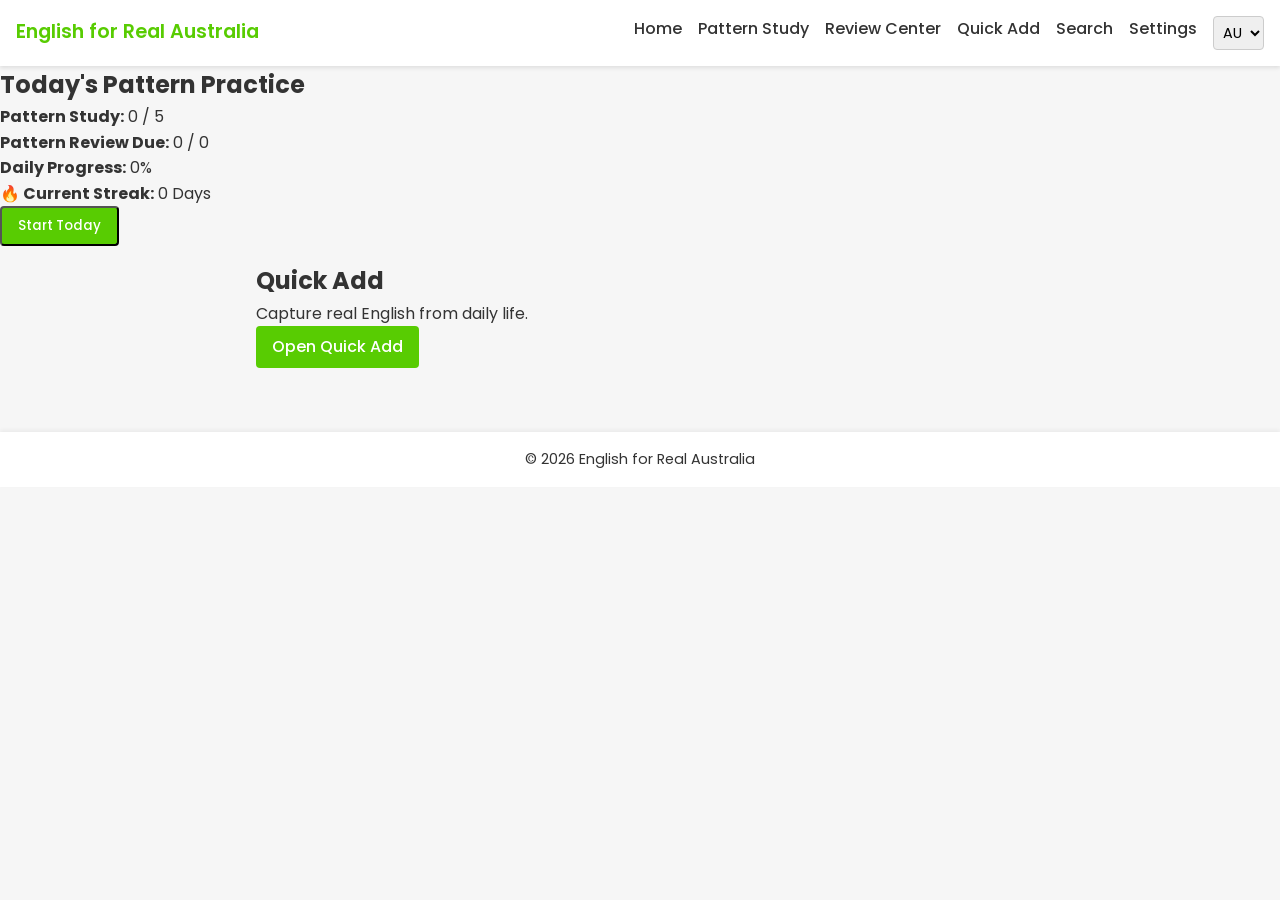
==== index.html @ a0ddbe2d "10July" ====
<!DOCTYPE html>
<html lang="en">
<head>
    <meta charset="UTF-8">
    <meta name="viewport" content="width=device-width, initial-scale=1.0">
    <title>English for Real Australia</title>
    <link rel="stylesheet" href="style.css">
    <link rel="preconnect" href="https://fonts.googleapis.com">
    <link rel="preconnect" href="https://fonts.gstatic.com" crossorigin>
    <link href="https://fonts.googleapis.com/css2?family=Poppins:wght@300;400;600&family=Noto+Sans+SC:wght@400;700&display=swap" rel="stylesheet">
    <link rel="manifest" href="manifest.json">
    <meta name="theme-color" content="#2272C9">
    <meta name="apple-mobile-web-app-capable" content="yes">
    <meta name="apple-mobile-web-app-status-bar-style" content="default">
    <link rel="apple-touch-icon" href="icons/icon-192.png">
</head>
<body data-page="home">
    <header>
        <nav class="navbar">
            <div class="brand">English for Real Australia</div>
            <button class="menu-toggle" aria-label="Toggle navigation"><span class="bar"></span><span class="bar"></span><span class="bar"></span></button>
            <ul class="nav-links">
<li><a href="index.html" class="active">Home</a></li>
<li><a href="patterns.html">Pattern Study</a></li>
<li><a href="review.html">Review Center</a></li>
<li><a href="quickadd.html">Quick Add</a></li>
<li><a href="search.html">Search</a></li>
<li><a href="settings.html">Settings</a></li>
<li class="voice-select-item"><select id="voice-select" title="Select accent"><option value="au">AU</option><option value="uk">UK</option><option value="us">US</option></select></li>
</ul>
        </nav>
    </header>
    <main>
        <section class="today-plan">
            <h2>Today's Pattern Practice</h2>
            <div class="plan-info">
                <p><strong>Pattern Study:</strong> <span id="plan-patterns-progress">0 / 0</span></p>
                <p><strong>Pattern Review Due:</strong> <span id="plan-review-progress">0 / 0</span></p>
                <p><strong>Daily Progress:</strong> <span id="plan-total-progress">0%</span></p>
                <p><strong>🔥 Current Streak:</strong> <span id="stat-streak">0</span> Days</p>
            </div>
            <div class="plan-start"><button id="start-today-btn" class="btn">Start Today</button></div>
        </section>
        <section class="home-quick-add" style="padding:1rem;max-width:800px;margin:0 auto;">
            <h2>Quick Add</h2>
            <p>Capture real English from daily life.</p>
            <p><a class="btn" href="quickadd.html">Open Quick Add</a></p>
        </section>
        <div class="install-app-container"><button id="install-button" class="install-btn" style="display:none;">Install App</button></div>
        <section id="today-study-container" style="display:none; padding:1rem;"></section>
    </main>
    <footer><p>&copy; 2026 English for Real Australia</p></footer>
    <script src="data.js"></script>
    <script src="script.js"></script>
</body>
</html>
---- style.css ----
/*
 * 样式文件：定义全站样式和响应式布局。
 * 颜色、字体等通过 CSS 变量控制，方便后续修改。
 */

:root {
  /* 主要颜色（参考 Duolingo 的绿色） */
  --primary-color: #58cc02;
  /* 次要颜色，用于按钮和强调 */
  --secondary-color: #0077b6;
  /* 基本文本颜色 */
  --text-color: #333;
  /* 背景颜色 */
  --background-color: #f6f6f6;
}

/* 全局重置 */
* {
  box-sizing: border-box;
  margin: 0;
  padding: 0;
  font-family: 'Poppins', 'Noto Sans SC', sans-serif;
}

body {
  background-color: var(--background-color);
  color: var(--text-color);
  line-height: 1.6;
}

/* 导航栏样式 */
.navbar {
  display: flex;
  align-items: center;
  justify-content: space-between;
  padding: 1rem;
  background: #fff;
  box-shadow: 0 2px 4px rgba(0, 0, 0, 0.1);
  position: sticky;
  top: 0;
  z-index: 1000;
}

.navbar .brand {
  font-weight: 600;
  color: var(--primary-color);
  font-size: 1.2rem;
}

.nav-links {
  list-style: none;
  display: flex;
  gap: 1rem;
}

.nav-links a {
  text-decoration: none;
  color: var(--text-color);
  font-weight: 500;
  transition: color 0.2s;
}

.nav-links a:hover {
  color: var(--primary-color);
}

/* 移动端菜单按钮 */
.menu-toggle {
  display: none;
  flex-direction: column;
  width: 30px;
  height: 21px;
  justify-content: space-between;
  background: none;
  border: none;
  cursor: pointer;
}

.menu-toggle .bar {
  width: 100%;
  height: 3px;
  background: var(--text-color);
  border-radius: 3px;
}

/* 首屏欢迎区 */
.hero {
  display: flex;
  align-items: center;
  justify-content: space-between;
  flex-wrap: wrap;
  padding: 2rem 1rem;
}

.hero-text {
  max-width: 500px;
}

.hero h1 {
  font-size: 2rem;
  margin-bottom: 1rem;
  color: var(--primary-color);
}

.hero p {
  font-size: 1rem;
  margin-bottom: 1.5rem;
}

.hero img {
  width: 320px;
  max-width: 100%;
  border-radius: 20px;
  box-shadow: 0 4px 8px rgba(0, 0, 0, 0.1);
  margin-top: 1rem;
}

/* 功能卡片区 */
.features {
  padding: 2rem 1rem;
}

.features h2 {
  text-align: center;
  margin-bottom: 2rem;
  font-size: 1.5rem;
  color: var(--primary-color);
}

.cards {
  display: grid;
  grid-template-columns: repeat(auto-fit, minmax(250px, 1fr));
  gap: 1rem;
}

.card {
  background: #fff;
  border-radius: 12px;
  padding: 1.5rem;
  text-align: center;
  box-shadow: 0 2px 4px rgba(0, 0, 0, 0.05);
  display: flex;
  flex-direction: column;
  align-items: center;
  justify-content: space-between;
}

.icon {
  font-size: 3rem;
  margin-bottom: 1rem;
}

.card h3 {
  font-size: 1.2rem;
  margin-bottom: 0.5rem;
  color: var(--primary-color);
}

.card p {
  font-size: 0.9rem;
  margin-bottom: 1rem;
}

.btn {
  display: inline-block;
  padding: 0.5rem 1rem;
  background: var(--primary-color);
  color: #fff;
  border-radius: 4px;
  text-decoration: none;
  font-weight: 500;
  transition: background 0.3s;
}

.btn:hover {
  background: #4fa203;
}

/* 页脚 */
footer {
  text-align: center;
  padding: 1rem;
  background: #fff;
  margin-top: 2rem;
  box-shadow: 0 -2px 4px rgba(0, 0, 0, 0.05);
  font-size: 0.9rem;
}

/* Install App button styles */
.install-app-container {
  display: flex;
  justify-content: center;
  margin: 1rem 0;
}

.install-btn {
  padding: 0.6rem 1.2rem;
  background: var(--secondary-color);
  color: #fff;
  border: none;
  border-radius: 4px;
  font-weight: 600;
  cursor: pointer;
  transition: background 0.3s;
}

.install-btn:hover {
  background: #005a8e;
}
/* 分割各个内页用的标题区域 */
.section-header {
  padding: 2rem 1rem;
  text-align: center;
  background: var(--primary-color);
  color: #fff;
}

.section-header h1 {
  font-size: 1.8rem;
  margin-bottom: 0.5rem;
}

.section-header p {
  font-size: 1rem;
  opacity: 0.9;
}

/* 短语列表页面 */
.phrases {
  padding: 2rem 1rem;
  max-width: 800px;
  margin: auto;
  display: flex;
  flex-direction: column;
  gap: 1.5rem;
}

.phrase-card {
  background: #fff;
  border-radius: 12px;
  padding: 1.5rem;
  box-shadow: 0 2px 4px rgba(0, 0, 0, 0.05);
}

.phrase-card p.english {
  font-size: 1.3rem;
  font-weight: 600;
  color: var(--primary-color);
  margin-bottom: 0.5rem;
}

.phrase-card p.description {
  font-size: 0.9rem;
  margin-bottom: 0.5rem;
}

.phrase-card button.toggle-btn {
  padding: 0.4rem 0.8rem;
  background: var(--secondary-color);
  color: #fff;
  border: none;
  border-radius: 4px;
  cursor: pointer;
  font-size: 0.9rem;
  transition: background 0.3s;
}

.phrase-card button.toggle-btn:hover {
  background: #005b8a;
}

.phrase-card p.translation {
  margin-top: 0.5rem;
  font-size: 0.9rem;
  color: var(--text-color);
}

/* 响应式：移动端导航菜单显示切换 */
@media (max-width: 768px) {
  .nav-links {
    position: absolute;
    top: 60px;
    left: 0;
    width: 100%;
    flex-direction: column;
    background: #fff;
    display: none;
    box-shadow: 0 2px 5px rgba(0, 0, 0, 0.1);
  }

  .nav-links li {
    text-align: center;
    padding: 1rem 0;
    border-bottom: 1px solid #f0f0f0;
  }

  .nav-links li:last-child {
    border-bottom: none;
  }

  .menu-toggle {
    display: flex;
  }

  /* 当 nav-links 拥有 .show-menu 类时，显示菜单 */
  .nav-links.show-menu {
    display: flex;
  }
  /* 调整 hero 区在移动设备上的布局 */
  .hero {
    flex-direction: column;
    align-items: flex-start;
  }
  .hero img {
    margin-top: 1.5rem;
  }
}

/* 内容容器通用样式：用于动态生成的学习卡片 */
.content-container {
  max-width: 800px;
  margin: auto;
  display: flex;
  flex-direction: column;
  gap: 1.5rem;
  padding: 1rem;
}

/* 每日学习模块样式 */
.daily-section .daily-item {
  background: #fff;
  border-radius: 12px;
  padding: 1.5rem;
  box-shadow: 0 2px 4px rgba(0, 0, 0, 0.05);
  margin-bottom: 1rem;
}

.daily-section .daily-item h3 {
  font-size: 1.3rem;
  font-weight: 600;
  color: var(--primary-color);
  margin-bottom: 0.5rem;
}

/* 卡片操作按钮区域 */
.card-actions {
  margin-top: 0.5rem;
  display: flex;
  flex-wrap: wrap;
  gap: 0.4rem;
}

.card-actions button {
  padding: 0.3rem 0.6rem;
  background: var(--secondary-color);
  color: #fff;
  border: none;
  border-radius: 4px;
  font-size: 0.8rem;
  cursor: pointer;
  transition: background 0.3s;
}

.card-actions button:hover {
  background: #005b8a;
}

/* 收藏激活状态 */
.card-actions button.favorite.active {
  background: #ffb703;
}

/* Difficult active state */
.card-actions button.difficult-btn.active {
  background: #e07a5f;
}

/* 已掌握按钮或状态样式 */
.card-actions button.master {
  background: #777;
}

/* Quick Add form styling: vertical layout for mobile */
.add-form {
  display: flex;
  flex-direction: column;
  gap: 0.8rem;
  max-width: 500px;
  margin: 0 auto;
}

.add-form label {
  font-weight: 500;
}

.add-form input,
.add-form textarea,
.add-form select {
  width: 100%;
  padding: 0.5rem;
  border: 1px solid #ccc;
  border-radius: 4px;
  font-size: 1rem;
}

.add-form .btn {
  margin-top: 0.5rem;
  align-self: flex-start;
}

/* 语音播放按钮样式 */
.phrase-card .listen-btn {
  background: var(--secondary-color);
  color: #fff;
  border: none;
  border-radius: 50%;
  width: 40px;
  height: 40px;
  font-size: 1.2rem;
  display: inline-flex;
  align-items: center;
  justify-content: center;
  margin-bottom: 0.5rem;
  cursor: pointer;
  transition: background 0.3s;
}

.phrase-card .listen-btn:hover {
  background: #005b8a;
}

/* Streak milestone icons */
.streak-icons {
  display: flex;
  justify-content: center;
  flex-wrap: wrap;
  gap: 0.5rem;
  margin-top: 0.5rem;
}

.streak-icon {
  padding: 0.3rem 0.6rem;
  border-radius: 4px;
  background: #eee;
  color: #555;
  font-size: 0.85rem;
  white-space: nowrap;
}

.streak-icon.active {
  background: var(--primary-color);
  color: #fff;
}

/* 用法、示例及翻译样式 */
.phrase-card p.usage,
.phrase-card p.example,
.phrase-card p.example-translation {
  font-size: 0.85rem;
  margin-top: 0.3rem;
  color: #555;
}

.phrase-card p.example-translation {
  color: #888;
  font-style: italic;
}

/* 导航栏语音选择样式 */
.voice-select-item select {
  padding: 0.3rem;
  border-radius: 4px;
  border: 1px solid #ccc;
  font-size: 0.9rem;
}

/* 今日任务区样式 */
.daily-task {
  padding: 1rem;
  background: #fff;
  box-shadow: 0 2px 4px rgba(0,0,0,0.05);
  border-radius: 12px;
  max-width: 800px;
  margin: 1rem auto;
  text-align: center;
}

.daily-task .task-info {
  display: flex;
  flex-wrap: wrap;
  justify-content: center;
  gap: 1rem;
  margin-bottom: 0.5rem;
}

.daily-task .task-info p {
  margin: 0;
}

.daily-task .daily-settings {
  margin-top: 0.5rem;
}

/* 复习中心标题和中文注释 */
.review-section h2 {
  font-size: 1.4rem;
  margin: 1.5rem 1rem 0.5rem;
  color: var(--primary-color);
}

.review-section .cn {
  font-size: 0.8rem;
  color: var(--secondary-color);
}

/* 统计信息区域样式 */
.stats {
  padding: 1rem;
  font-size: 0.9rem;
  max-width: 800px;
  margin: auto;
}

.stats p {
  margin-bottom: 0.5rem;
}

/* Example sentences styling for vocabulary cards */
.examples {
  margin-top: 0.5rem;
}
.examples .example {
  font-size: 0.9em;
  color: #555;
  margin: 0.2rem 0;
}

/* Pattern learning additions */
.pattern-mini, .pattern-card {
  border-left: 4px solid #2272C9;
  background: #f5f9ff;
  padding: 0.8rem;
  border-radius: 10px;
  margin: 0.8rem 0;
}
.pattern-line {
  font-weight: 700;
  color: #184f8d;
  font-size: 1.05rem;
  margin: 0.3rem 0;
}
.pattern-meaning, .pattern-grammar, .pattern-usage, .usage {
  font-size: 0.92rem;
  color: #4b5563;
  margin: 0.25rem 0;
}
.pattern-family summary {
  cursor: pointer;
  color: #2272C9;
  font-weight: 600;
  margin: 0.5rem 0;
}
.pattern-family ul {
  padding-left: 1.2rem;
  margin: 0.3rem 0;
}
.replace-words {
  display: flex;
  flex-wrap: wrap;
  gap: 0.4rem;
  margin-top: 0.5rem;
  align-items: center;
}
.replace-words div { width: 100%; font-size: 0.9rem; color: #4b5563; }
.replace-words span {
  background: #e3f2fd;
  color: #0d47a1;
  padding: 0.25rem 0.5rem;
  border-radius: 999px;
  font-size: 0.85rem;
}
.practice-box, .note-box {
  width: 100%;
  min-height: 62px;
  border: 1px solid #d5dbe3;
  border-radius: 10px;
  padding: 0.6rem;
  font-family: inherit;
  margin-top: 0.6rem;
  background: #fff;
}
.note-wrap { margin-top: 0.6rem; }
.note-btn {
  border: 1px solid #d5dbe3;
  background: #fff;
  color: #334155;
  border-radius: 999px;
  padding: 0.35rem 0.75rem;
  font-size: 0.9rem;
}

/* V3 refinement: clean module-specific cards */
.pattern-example-row,
.example-row {
  display: flex;
  align-items: flex-start;
  gap: 0.55rem;
  margin: 0.45rem 0;
}
.inline-audio {
  border: none;
  background: transparent;
  font-size: 1rem;
  cursor: pointer;
  padding: 0.1rem 0.2rem;
}
.pattern-example-en,
.example {
  margin: 0;
  font-weight: 500;
}
.pattern-example-cn,
.example-cn {
  margin: 0.1rem 0 0;
  color: #666;
  font-size: 0.92rem;
}
.chunk-meaning,
.vocab-meaning {
  color: #444;
  margin: 0.4rem 0;
}
.pattern-card .learn-more,
.chunk-card .pattern-mini,
.vocab-card .pattern-mini {
  display: none !important;
}

/* V3 refinement clean cards */
.item-title-with-audio{display:flex;align-items:center;gap:.5rem;margin-bottom:.5rem;}
.item-title-with-audio h3{margin:0;}
.chinese-panel{margin-top:.75rem;padding:.75rem;border-radius:12px;background:#f7fbff;white-space:pre-line;}
.example-cn,.pattern-example-cn{color:#555;margin-top:.15rem;white-space:pre-line;}
.translation-practice{margin-top:1rem;padding:.75rem;border-radius:12px;background:#fafafa;}
.translation-practice ol{padding-left:1.25rem;margin:.5rem 0;}
.practice-box{width:100%;min-height:88px;margin-top:.5rem;padding:.75rem;border:1px solid #ddd;border-radius:12px;font-family:inherit;font-size:1rem;}
.module-study-start .btn{width:auto;}
@media (max-width: 640px){.module-study-start .btn{width:100%;}}

/* Translation practice: one prompt per input */
.translation-practice-item {
  margin-top: 0.75rem;
  padding-top: 0.5rem;
  border-top: 1px solid #eee;
}
.translation-prompt {
  margin-bottom: 0.4rem;
}
.practice-input {
  width: 100%;
  padding: 0.65rem;
  border: 1px solid #ddd;
  border-radius: 10px;
  font-family: inherit;
  font-size: 1rem;
  box-sizing: border-box;
  margin-bottom: 0.4rem;
}
.practice-answer {
  background: #f3f8ff;
  border-radius: 8px;
  padding: 0.5rem;
  margin-top: 0.4rem;
}
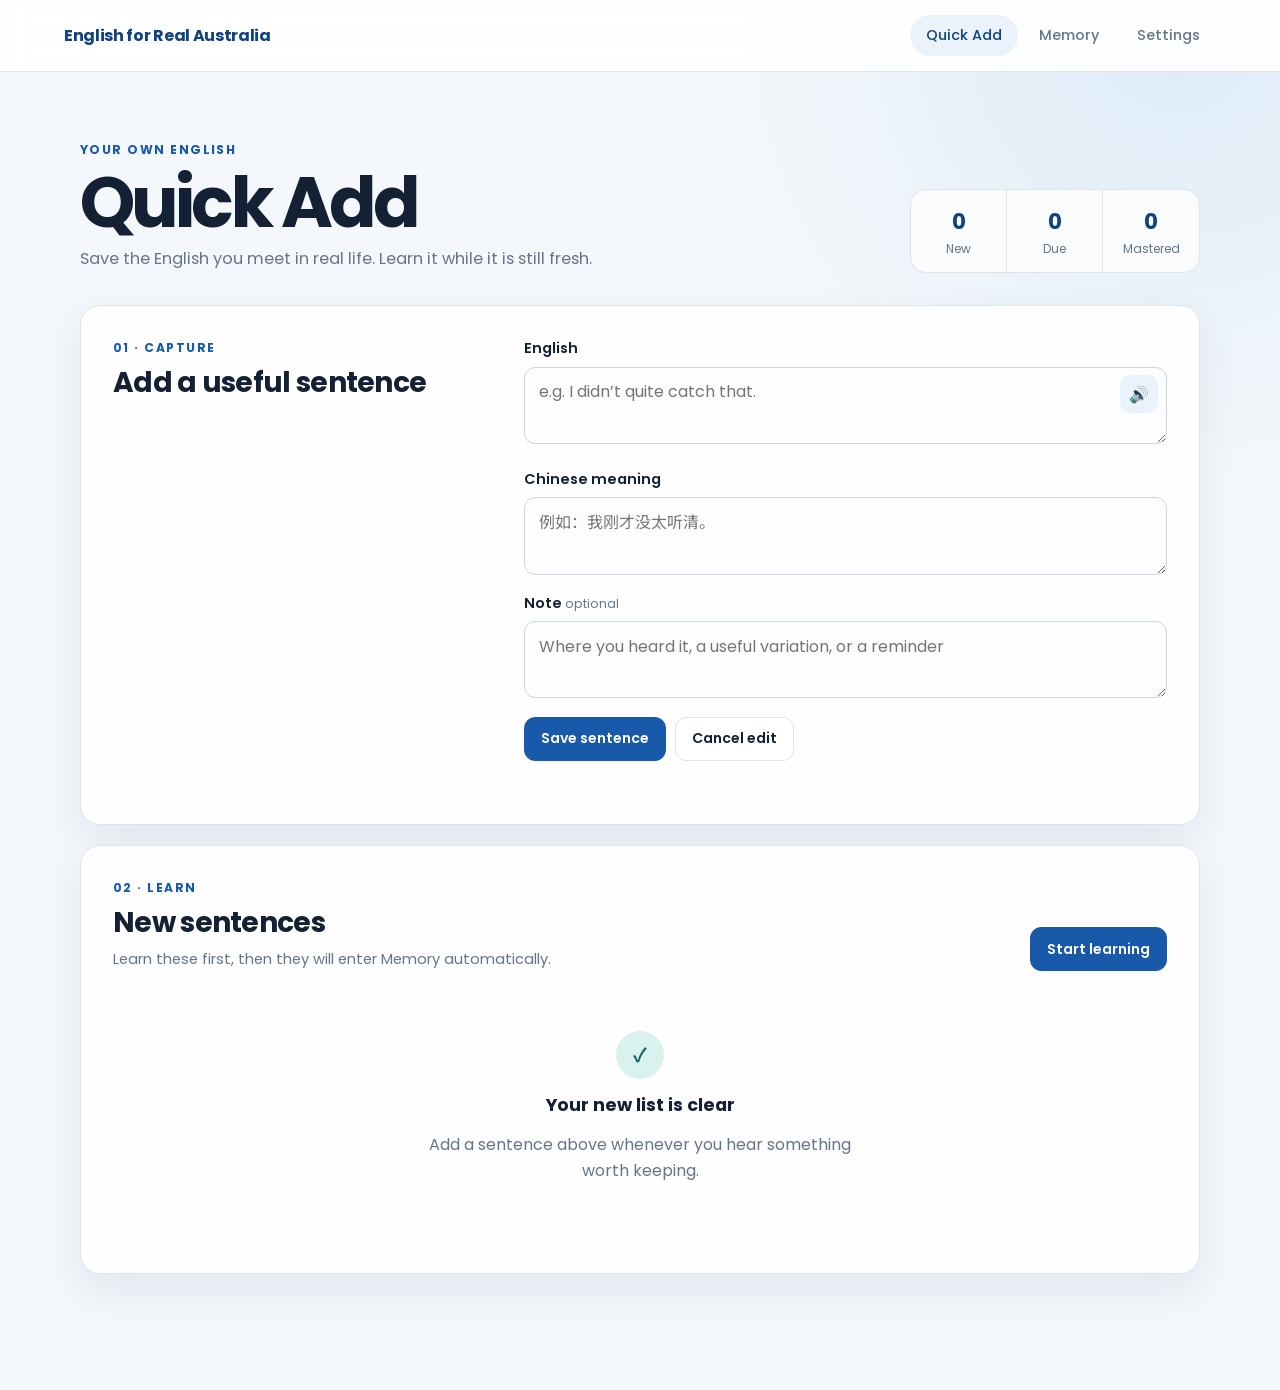
==== commit 545b316b: "Focus app on Quick Add and spaced review" ====
--- a/index.html
+++ b/index.html
@@ -1,56 +1,94 @@
-<!DOCTYPE html>
+<!doctype html>
 <html lang="en">
 <head>
-    <meta charset="UTF-8">
-    <meta name="viewport" content="width=device-width, initial-scale=1.0">
-    <title>English for Real Australia</title>
-    <link rel="stylesheet" href="style.css">
-    <link rel="preconnect" href="https://fonts.googleapis.com">
-    <link rel="preconnect" href="https://fonts.gstatic.com" crossorigin>
-    <link href="https://fonts.googleapis.com/css2?family=Poppins:wght@300;400;600&family=Noto+Sans+SC:wght@400;700&display=swap" rel="stylesheet">
-    <link rel="manifest" href="manifest.json">
-    <meta name="theme-color" content="#2272C9">
-    <meta name="apple-mobile-web-app-capable" content="yes">
-    <meta name="apple-mobile-web-app-status-bar-style" content="default">
-    <link rel="apple-touch-icon" href="icons/icon-192.png">
+  <meta charset="utf-8">
+  <meta name="viewport" content="width=device-width, initial-scale=1, viewport-fit=cover">
+  <title>Quick Add | English for Real Australia</title>
+  <meta name="description" content="Capture useful English and remember it with spaced review.">
+  <meta name="theme-color" content="#1859a9">
+  <meta name="apple-mobile-web-app-capable" content="yes">
+  <meta name="apple-mobile-web-app-status-bar-style" content="default">
+  <link rel="manifest" href="manifest.json">
+  <link rel="apple-touch-icon" href="icons/icon-192.png">
+  <link rel="preconnect" href="https://fonts.googleapis.com">
+  <link rel="preconnect" href="https://fonts.gstatic.com" crossorigin>
+  <link href="https://fonts.googleapis.com/css2?family=Noto+Sans+SC:wght@400;600&family=Poppins:wght@400;500;600;700&display=swap" rel="stylesheet">
+  <link rel="stylesheet" href="style.css">
 </head>
-<body data-page="home">
-    <header>
-        <nav class="navbar">
-            <div class="brand">English for Real Australia</div>
-            <button class="menu-toggle" aria-label="Toggle navigation"><span class="bar"></span><span class="bar"></span><span class="bar"></span></button>
-            <ul class="nav-links">
-<li><a href="index.html" class="active">Home</a></li>
-<li><a href="patterns.html">Pattern Study</a></li>
-<li><a href="review.html">Review Center</a></li>
-<li><a href="quickadd.html">Quick Add</a></li>
-<li><a href="search.html">Search</a></li>
-<li><a href="settings.html">Settings</a></li>
-<li class="voice-select-item"><select id="voice-select" title="Select accent"><option value="au">AU</option><option value="uk">UK</option><option value="us">US</option></select></li>
-</ul>
-        </nav>
-    </header>
-    <main>
-        <section class="today-plan">
-            <h2>Today's Pattern Practice</h2>
-            <div class="plan-info">
-                <p><strong>Pattern Study:</strong> <span id="plan-patterns-progress">0 / 0</span></p>
-                <p><strong>Pattern Review Due:</strong> <span id="plan-review-progress">0 / 0</span></p>
-                <p><strong>Daily Progress:</strong> <span id="plan-total-progress">0%</span></p>
-                <p><strong>🔥 Current Streak:</strong> <span id="stat-streak">0</span> Days</p>
-            </div>
-            <div class="plan-start"><button id="start-today-btn" class="btn">Start Today</button></div>
-        </section>
-        <section class="home-quick-add" style="padding:1rem;max-width:800px;margin:0 auto;">
-            <h2>Quick Add</h2>
-            <p>Capture real English from daily life.</p>
-            <p><a class="btn" href="quickadd.html">Open Quick Add</a></p>
-        </section>
-        <div class="install-app-container"><button id="install-button" class="install-btn" style="display:none;">Install App</button></div>
-        <section id="today-study-container" style="display:none; padding:1rem;"></section>
-    </main>
-    <footer><p>&copy; 2026 English for Real Australia</p></footer>
-    <script src="data.js"></script>
-    <script src="script.js"></script>
+<body data-page="quickadd">
+  <header class="app-header">
+    <a class="brand" href="index.html">English for Real Australia</a>
+    <nav class="top-nav" aria-label="Main navigation">
+      <a href="index.html" class="active" aria-current="page">Quick Add</a>
+      <a href="review.html">Memory</a>
+      <a href="settings.html">Settings</a>
+    </nav>
+  </header>
+
+  <main class="page-shell">
+    <section class="page-intro compact-intro">
+      <div>
+        <p class="eyebrow">Your own English</p>
+        <h1>Quick Add</h1>
+        <p>Save the English you meet in real life. Learn it while it is still fresh.</p>
+      </div>
+      <div class="mini-stats" aria-label="Learning summary">
+        <div><strong id="pending-count">0</strong><span>New</span></div>
+        <div><strong id="due-count">0</strong><span>Due</span></div>
+        <div><strong id="mastered-count">0</strong><span>Mastered</span></div>
+      </div>
+    </section>
+
+    <section class="panel add-panel" aria-labelledby="add-title">
+      <div class="section-heading">
+        <div>
+          <p class="step-label">01 · Capture</p>
+          <h2 id="add-title">Add a useful sentence</h2>
+        </div>
+      </div>
+      <form id="quick-add-form" class="add-form">
+        <label for="qa-english">English</label>
+        <div class="input-with-action">
+          <textarea id="qa-english" rows="2" required placeholder="e.g. I didn’t quite catch that."></textarea>
+          <button type="button" class="icon-btn" id="speak-draft-btn" aria-label="Listen to the English sentence" title="Listen">🔊</button>
+        </div>
+
+        <label for="qa-chinese">Chinese meaning</label>
+        <textarea id="qa-chinese" rows="2" required placeholder="例如：我刚才没太听清。"></textarea>
+
+        <label for="qa-note">Note <span class="optional">optional</span></label>
+        <textarea id="qa-note" rows="2" placeholder="Where you heard it, a useful variation, or a reminder"></textarea>
+
+        <div class="form-actions">
+          <button type="submit" class="btn primary-btn" id="save-sentence-btn">Save sentence</button>
+          <button type="button" class="btn quiet-btn" id="cancel-edit-btn" hidden>Cancel edit</button>
+        </div>
+        <p class="form-status" id="form-status" role="status" aria-live="polite"></p>
+      </form>
+    </section>
+
+    <section class="panel queue-panel" aria-labelledby="queue-title">
+      <div class="section-heading queue-heading">
+        <div>
+          <p class="step-label">02 · Learn</p>
+          <h2 id="queue-title">New sentences</h2>
+          <p>Learn these first, then they will enter Memory automatically.</p>
+        </div>
+        <button id="quick-add-start-btn" class="btn primary-btn">Start learning</button>
+      </div>
+      <div id="quick-add-list" class="card-list"></div>
+    </section>
+
+    <section id="quick-add-study-container" class="study-overlay" hidden aria-live="polite"></section>
+    <button id="install-button" class="install-btn" hidden>Install app</button>
+  </main>
+
+  <nav class="bottom-nav" aria-label="Mobile navigation">
+    <a href="index.html" class="active" aria-current="page"><span>＋</span>Quick Add</a>
+    <a href="review.html"><span>◴</span>Memory</a>
+    <a href="settings.html"><span>⚙</span>Settings</a>
+  </nav>
+
+  <script src="script.js"></script>
 </body>
-</html>+</html>
--- a/style.css
+++ b/style.css
@@ -1,674 +1,802 @@
-/*
- * 样式文件：定义全站样式和响应式布局。
- * 颜色、字体等通过 CSS 变量控制，方便后续修改。
- */
-
 :root {
-  /* 主要颜色（参考 Duolingo 的绿色） */
-  --primary-color: #58cc02;
-  /* 次要颜色，用于按钮和强调 */
-  --secondary-color: #0077b6;
-  /* 基本文本颜色 */
-  --text-color: #333;
-  /* 背景颜色 */
-  --background-color: #f6f6f6;
-}
-
-/* 全局重置 */
+  --ink: #142033;
+  --muted: #66758a;
+  --line: #dce4ee;
+  --soft-line: #edf1f6;
+  --paper: #ffffff;
+  --canvas: #f4f7fb;
+  --blue: #1859a9;
+  --blue-dark: #0f427f;
+  --blue-soft: #eaf2fc;
+  --aqua: #d9f2ef;
+  --aqua-ink: #146b63;
+  --amber: #fff1d3;
+  --amber-ink: #8a5600;
+  --red: #b43e46;
+  --shadow: 0 16px 42px rgba(25, 53, 91, 0.08);
+  --radius: 20px;
+}
+
 * {
   box-sizing: border-box;
+}
+
+html {
+  min-height: 100%;
+  background: var(--canvas);
+  color: var(--ink);
+  font-family: Poppins, "Noto Sans SC", system-ui, -apple-system, sans-serif;
+  font-size: 16px;
+}
+
+body {
+  min-height: 100vh;
   margin: 0;
-  padding: 0;
-  font-family: 'Poppins', 'Noto Sans SC', sans-serif;
-}
-
-body {
-  background-color: var(--background-color);
-  color: var(--text-color);
-  line-height: 1.6;
-}
-
-/* 导航栏样式 */
-.navbar {
+  background:
+    radial-gradient(circle at 92% 2%, rgba(80, 163, 222, 0.14), transparent 28rem),
+    var(--canvas);
+}
+
+button,
+input,
+textarea,
+select {
+  color: inherit;
+  font: inherit;
+}
+
+button,
+a {
+  -webkit-tap-highlight-color: transparent;
+}
+
+button {
+  cursor: pointer;
+}
+
+button:disabled {
+  cursor: default;
+  opacity: 0.52;
+}
+
+a {
+  color: inherit;
+  text-decoration: none;
+}
+
+h1,
+h2,
+h3,
+p {
+  margin-top: 0;
+}
+
+h1 {
+  margin-bottom: 0.5rem;
+  font-size: clamp(2.25rem, 6vw, 4.4rem);
+  letter-spacing: -0.055em;
+  line-height: 1;
+}
+
+h2 {
+  margin-bottom: 0.45rem;
+  font-size: clamp(1.35rem, 3vw, 1.75rem);
+  letter-spacing: -0.025em;
+  line-height: 1.2;
+}
+
+h3 {
+  margin-bottom: 0.8rem;
+  font-size: 1.1rem;
+  line-height: 1.55;
+}
+
+p {
+  color: var(--muted);
+  line-height: 1.65;
+}
+
+.app-header {
+  position: sticky;
+  z-index: 20;
+  top: 0;
   display: flex;
   align-items: center;
   justify-content: space-between;
-  padding: 1rem;
-  background: #fff;
-  box-shadow: 0 2px 4px rgba(0, 0, 0, 0.1);
-  position: sticky;
-  top: 0;
-  z-index: 1000;
-}
-
-.navbar .brand {
+  min-height: 72px;
+  padding: 0 5vw;
+  border-bottom: 1px solid rgba(220, 228, 238, 0.9);
+  background: rgba(255, 255, 255, 0.88);
+  backdrop-filter: blur(14px);
+}
+
+.brand {
+  color: var(--blue-dark);
+  font-size: 1rem;
+  font-weight: 700;
+  letter-spacing: -0.02em;
+}
+
+.top-nav {
+  display: flex;
+  align-items: center;
+  gap: 0.35rem;
+}
+
+.top-nav a {
+  padding: 0.65rem 1rem;
+  border-radius: 999px;
+  color: var(--muted);
+  font-size: 0.9rem;
+  font-weight: 500;
+}
+
+.top-nav a:hover,
+.top-nav a.active {
+  background: var(--blue-soft);
+  color: var(--blue-dark);
+}
+
+.page-shell {
+  width: min(1120px, calc(100% - 2rem));
+  margin: 0 auto;
+  padding: 4.25rem 0 6rem;
+}
+
+.narrow-shell {
+  width: min(760px, calc(100% - 2rem));
+}
+
+.page-intro {
+  display: flex;
+  align-items: flex-end;
+  justify-content: space-between;
+  gap: 2rem;
+  margin-bottom: 2rem;
+}
+
+.page-intro > div:first-child {
+  max-width: 650px;
+}
+
+.page-intro p:last-child {
+  max-width: 620px;
+  margin-bottom: 0;
+  font-size: 1.02rem;
+}
+
+.eyebrow,
+.step-label {
+  margin-bottom: 0.5rem;
+  color: var(--blue);
+  font-size: 0.76rem;
+  font-weight: 700;
+  letter-spacing: 0.12em;
+  text-transform: uppercase;
+}
+
+.mini-stats {
+  display: grid;
+  grid-template-columns: repeat(3, minmax(74px, 1fr));
+  overflow: hidden;
+  min-width: 290px;
+  border: 1px solid var(--line);
+  border-radius: 16px;
+  background: rgba(255, 255, 255, 0.75);
+}
+
+.mini-stats div {
+  display: flex;
+  flex-direction: column;
+  gap: 0.15rem;
+  padding: 0.9rem 1rem;
+  border-right: 1px solid var(--line);
+  text-align: center;
+}
+
+.mini-stats div:last-child {
+  border-right: 0;
+}
+
+.mini-stats strong {
+  color: var(--blue-dark);
+  font-size: 1.35rem;
+}
+
+.mini-stats span {
+  color: var(--muted);
+  font-size: 0.75rem;
+}
+
+.panel {
+  margin-bottom: 1.25rem;
+  padding: clamp(1.25rem, 4vw, 2rem);
+  border: 1px solid var(--line);
+  border-radius: var(--radius);
+  background: rgba(255, 255, 255, 0.94);
+  box-shadow: var(--shadow);
+}
+
+.add-panel {
+  display: grid;
+  grid-template-columns: minmax(210px, 0.7fr) minmax(420px, 1.3fr);
+  gap: clamp(1.5rem, 5vw, 4rem);
+}
+
+.section-heading p:last-child {
+  margin-bottom: 0;
+  font-size: 0.92rem;
+}
+
+.add-form,
+.settings-form {
+  display: flex;
+  flex-direction: column;
+}
+
+.add-form label,
+.settings-form label {
+  margin-bottom: 0.45rem;
+  font-size: 0.9rem;
   font-weight: 600;
-  color: var(--primary-color);
-  font-size: 1.2rem;
-}
-
-.nav-links {
-  list-style: none;
-  display: flex;
-  gap: 1rem;
-}
-
-.nav-links a {
-  text-decoration: none;
-  color: var(--text-color);
-  font-weight: 500;
-  transition: color 0.2s;
-}
-
-.nav-links a:hover {
-  color: var(--primary-color);
-}
-
-/* 移动端菜单按钮 */
-.menu-toggle {
-  display: none;
-  flex-direction: column;
-  width: 30px;
-  height: 21px;
+}
+
+.optional {
+  color: var(--muted);
+  font-size: 0.76rem;
+  font-weight: 400;
+}
+
+textarea,
+input,
+select {
+  width: 100%;
+  min-height: 48px;
+  margin-bottom: 1.15rem;
+  padding: 0.8rem 0.9rem;
+  border: 1px solid #cbd6e3;
+  border-radius: 11px;
+  outline: 0;
+  background: #fbfdff;
+  font-size: 1rem;
+  transition: border-color 120ms ease, box-shadow 120ms ease;
+}
+
+textarea {
+  min-height: 58px;
+  resize: vertical;
+  line-height: 1.55;
+}
+
+textarea:focus,
+input:focus,
+select:focus {
+  border-color: var(--blue);
+  box-shadow: 0 0 0 3px rgba(24, 89, 169, 0.12);
+}
+
+.input-with-action {
+  position: relative;
+}
+
+.input-with-action textarea {
+  padding-right: 3.4rem;
+}
+
+.input-with-action .icon-btn {
+  position: absolute;
+  top: 0.55rem;
+  right: 0.55rem;
+}
+
+.icon-btn {
+  display: inline-grid;
+  width: 38px;
+  height: 38px;
+  padding: 0;
+  place-items: center;
+  border: 0;
+  border-radius: 10px;
+  background: var(--blue-soft);
+}
+
+.icon-btn:hover {
+  background: #dceafd;
+}
+
+.btn {
+  display: inline-flex;
+  min-height: 44px;
+  align-items: center;
+  justify-content: center;
+  padding: 0.7rem 1rem;
+  border: 1px solid transparent;
+  border-radius: 11px;
+  font-size: 0.88rem;
+  font-weight: 600;
+  line-height: 1.2;
+}
+
+.primary-btn {
+  border-color: var(--blue);
+  background: var(--blue);
+  color: white;
+}
+
+.primary-btn:hover {
+  border-color: var(--blue-dark);
+  background: var(--blue-dark);
+}
+
+.secondary-btn {
+  border-color: #b7dcd7;
+  background: var(--aqua);
+  color: var(--aqua-ink);
+}
+
+.quiet-btn {
+  border-color: var(--line);
+  background: white;
+  color: var(--ink);
+}
+
+.text-action-btn,
+.danger-text-btn {
+  min-height: 36px;
+  padding-inline: 0.55rem;
+  border: 0;
+  background: transparent;
+  color: var(--blue);
+}
+
+.danger-text-btn {
+  color: var(--red);
+}
+
+.text-btn {
+  padding: 0;
+  border: 0;
+  background: transparent;
+  color: var(--blue);
+  font-size: 0.88rem;
+  font-weight: 600;
+}
+
+.form-actions,
+.backup-actions,
+.card-actions {
+  display: flex;
+  flex-wrap: wrap;
+  gap: 0.6rem;
+}
+
+.form-status {
+  min-height: 1.35rem;
+  margin: 0.6rem 0 0;
+  color: var(--aqua-ink);
+  font-size: 0.86rem;
+}
+
+.queue-heading,
+.library-heading {
+  display: flex;
+  align-items: flex-end;
   justify-content: space-between;
-  background: none;
-  border: none;
-  cursor: pointer;
-}
-
-.menu-toggle .bar {
-  width: 100%;
-  height: 3px;
-  background: var(--text-color);
-  border-radius: 3px;
-}
-
-/* 首屏欢迎区 */
-.hero {
-  display: flex;
+  gap: 1.5rem;
+  margin-bottom: 1.25rem;
+}
+
+.card-list {
+  display: grid;
+  grid-template-columns: repeat(2, minmax(0, 1fr));
+  gap: 0.85rem;
+}
+
+.sentence-card {
+  min-width: 0;
+  padding: 1.2rem;
+  border: 1px solid var(--line);
+  border-radius: 15px;
+  background: var(--paper);
+}
+
+.sentence-topline {
+  display: flex;
+  min-height: 38px;
   align-items: center;
   justify-content: space-between;
-  flex-wrap: wrap;
-  padding: 2rem 1rem;
-}
-
-.hero-text {
-  max-width: 500px;
-}
-
-.hero h1 {
-  font-size: 2rem;
-  margin-bottom: 1rem;
-  color: var(--primary-color);
-}
-
-.hero p {
-  font-size: 1rem;
-  margin-bottom: 1.5rem;
-}
-
-.hero img {
-  width: 320px;
-  max-width: 100%;
-  border-radius: 20px;
-  box-shadow: 0 4px 8px rgba(0, 0, 0, 0.1);
+  gap: 1rem;
+  margin-bottom: 0.55rem;
+}
+
+.sentence-card h3 {
+  overflow-wrap: anywhere;
+}
+
+.translation {
+  margin: 0.6rem 0;
+  padding: 0.8rem;
+  border-radius: 10px;
+  background: var(--blue-soft);
+  color: var(--ink);
+  font-family: "Noto Sans SC", Poppins, sans-serif;
+}
+
+.note {
+  margin: 0.9rem 0;
+  padding-top: 0.8rem;
+  border-top: 1px solid var(--soft-line);
+  font-size: 0.86rem;
+}
+
+.note span {
+  display: block;
+  margin-bottom: 0.2rem;
+  color: var(--ink);
+  font-size: 0.7rem;
+  font-weight: 700;
+  letter-spacing: 0.09em;
+  text-transform: uppercase;
+}
+
+.card-actions {
+  align-items: center;
   margin-top: 1rem;
 }
 
-/* 功能卡片区 */
-.features {
-  padding: 2rem 1rem;
-}
-
-.features h2 {
+.status-badge {
+  display: inline-flex;
+  padding: 0.3rem 0.55rem;
+  border-radius: 999px;
+  background: var(--blue-soft);
+  color: var(--blue-dark);
+  font-size: 0.72rem;
+  font-weight: 600;
+}
+
+.status-badge.due {
+  background: var(--amber);
+  color: var(--amber-ink);
+}
+
+.status-badge.mastered {
+  background: var(--aqua);
+  color: var(--aqua-ink);
+}
+
+.empty-state {
+  grid-column: 1 / -1;
+  padding: 2.5rem 1rem;
   text-align: center;
-  margin-bottom: 2rem;
-  font-size: 1.5rem;
-  color: var(--primary-color);
-}
-
-.cards {
+}
+
+.empty-state p {
+  max-width: 470px;
+  margin: 0.45rem auto 1rem;
+}
+
+.empty-mark,
+.complete-mark {
   display: grid;
-  grid-template-columns: repeat(auto-fit, minmax(250px, 1fr));
-  gap: 1rem;
-}
-
-.card {
-  background: #fff;
-  border-radius: 12px;
-  padding: 1.5rem;
-  text-align: center;
-  box-shadow: 0 2px 4px rgba(0, 0, 0, 0.05);
-  display: flex;
+  width: 48px;
+  height: 48px;
+  margin: 0 auto 0.8rem;
+  place-items: center;
+  border-radius: 50%;
+  background: var(--aqua);
+  color: var(--aqua-ink);
+  font-size: 1.2rem;
+  font-weight: 700;
+}
+
+.memory-intro .btn {
+  min-width: 150px;
+}
+
+.memory-stats {
+  display: grid;
+  grid-template-columns: repeat(4, minmax(0, 1fr));
+  gap: 0.75rem;
+  margin-bottom: 1.25rem;
+}
+
+.stat-card {
+  display: flex;
+  min-height: 104px;
   flex-direction: column;
+  justify-content: center;
+  padding: 1rem;
+  border: 1px solid var(--line);
+  border-radius: 15px;
+  background: rgba(255, 255, 255, 0.8);
+  text-align: left;
+}
+
+.stat-card strong {
+  margin-bottom: 0.15rem;
+  color: var(--blue-dark);
+  font-size: 1.7rem;
+}
+
+.stat-card span {
+  color: var(--muted);
+  font-size: 0.82rem;
+}
+
+.stat-card.active {
+  border-color: var(--blue);
+  background: var(--blue);
+}
+
+.stat-card.active strong,
+.stat-card.active span {
+  color: white;
+}
+
+.search-box {
+  position: relative;
+  display: flex;
+  width: min(100%, 310px);
+  align-items: center;
+}
+
+.search-box > span:first-child {
+  position: absolute;
+  left: 0.9rem;
+  z-index: 1;
+  color: var(--muted);
+  font-size: 1.3rem;
+}
+
+.search-box input {
+  margin: 0;
+  padding-left: 2.55rem;
+}
+
+.settings-panel + .settings-panel {
+  margin-top: 1.25rem;
+}
+
+.settings-form {
+  margin-top: 1.2rem;
+}
+
+.settings-form input,
+.settings-form select {
+  max-width: 360px;
+}
+
+.settings-form .btn {
+  align-self: flex-start;
+}
+
+.field-help {
+  max-width: 560px;
+  margin: -0.25rem 0 0.6rem;
+  font-size: 0.82rem;
+}
+
+.study-overlay {
+  position: fixed;
+  z-index: 100;
+  inset: 0;
+  overflow-y: auto;
+  padding: max(1rem, env(safe-area-inset-top)) 1rem max(1rem, env(safe-area-inset-bottom));
+  background: rgba(244, 247, 251, 0.98);
+}
+
+.study-overlay[hidden] {
+  display: none;
+}
+
+.study-shell {
+  width: min(680px, 100%);
+  margin: 0 auto;
+}
+
+.study-toolbar {
+  display: flex;
   align-items: center;
   justify-content: space-between;
-}
-
-.icon {
-  font-size: 3rem;
+  min-height: 52px;
   margin-bottom: 1rem;
-}
-
-.card h3 {
-  font-size: 1.2rem;
-  margin-bottom: 0.5rem;
-  color: var(--primary-color);
-}
-
-.card p {
-  font-size: 0.9rem;
-  margin-bottom: 1rem;
-}
-
-.btn {
-  display: inline-block;
-  padding: 0.5rem 1rem;
-  background: var(--primary-color);
-  color: #fff;
-  border-radius: 4px;
-  text-decoration: none;
-  font-weight: 500;
-  transition: background 0.3s;
-}
-
-.btn:hover {
-  background: #4fa203;
-}
-
-/* 页脚 */
-footer {
+  color: var(--muted);
+  font-size: 0.88rem;
+}
+
+.study-card-wrap .sentence-card {
+  min-height: 390px;
+  padding: clamp(1.4rem, 6vw, 3rem);
+  box-shadow: var(--shadow);
+}
+
+.study-card-wrap .sentence-card h3 {
+  margin: 1.6rem 0 1.2rem;
+  font-size: clamp(1.45rem, 5vw, 2.15rem);
+  line-height: 1.45;
+}
+
+.study-card-wrap .card-actions {
+  margin-top: 2.2rem;
+}
+
+.study-complete {
+  margin-top: 12vh;
+  padding: 3rem 1rem;
   text-align: center;
-  padding: 1rem;
-  background: #fff;
-  margin-top: 2rem;
-  box-shadow: 0 -2px 4px rgba(0, 0, 0, 0.05);
-  font-size: 0.9rem;
-}
-
-/* Install App button styles */
-.install-app-container {
-  display: flex;
-  justify-content: center;
-  margin: 1rem 0;
+}
+
+.study-complete p:not(.step-label) {
+  margin-bottom: 1.5rem;
+}
+
+.study-open {
+  overflow: hidden;
 }
 
 .install-btn {
-  padding: 0.6rem 1.2rem;
-  background: var(--secondary-color);
-  color: #fff;
-  border: none;
-  border-radius: 4px;
-  font-weight: 600;
-  cursor: pointer;
-  transition: background 0.3s;
-}
-
-.install-btn:hover {
-  background: #005a8e;
-}
-/* 分割各个内页用的标题区域 */
-.section-header {
-  padding: 2rem 1rem;
-  text-align: center;
-  background: var(--primary-color);
-  color: #fff;
-}
-
-.section-header h1 {
-  font-size: 1.8rem;
-  margin-bottom: 0.5rem;
-}
-
-.section-header p {
-  font-size: 1rem;
-  opacity: 0.9;
-}
-
-/* 短语列表页面 */
-.phrases {
-  padding: 2rem 1rem;
-  max-width: 800px;
-  margin: auto;
-  display: flex;
-  flex-direction: column;
-  gap: 1.5rem;
-}
-
-.phrase-card {
-  background: #fff;
-  border-radius: 12px;
-  padding: 1.5rem;
-  box-shadow: 0 2px 4px rgba(0, 0, 0, 0.05);
-}
-
-.phrase-card p.english {
-  font-size: 1.3rem;
-  font-weight: 600;
-  color: var(--primary-color);
-  margin-bottom: 0.5rem;
-}
-
-.phrase-card p.description {
-  font-size: 0.9rem;
-  margin-bottom: 0.5rem;
-}
-
-.phrase-card button.toggle-btn {
-  padding: 0.4rem 0.8rem;
-  background: var(--secondary-color);
-  color: #fff;
-  border: none;
-  border-radius: 4px;
-  cursor: pointer;
-  font-size: 0.9rem;
-  transition: background 0.3s;
-}
-
-.phrase-card button.toggle-btn:hover {
-  background: #005b8a;
-}
-
-.phrase-card p.translation {
-  margin-top: 0.5rem;
-  font-size: 0.9rem;
-  color: var(--text-color);
-}
-
-/* 响应式：移动端导航菜单显示切换 */
-@media (max-width: 768px) {
-  .nav-links {
-    position: absolute;
-    top: 60px;
+  position: fixed;
+  right: 1rem;
+  bottom: 1rem;
+  z-index: 30;
+  min-height: 44px;
+  padding: 0.7rem 1rem;
+  border: 0;
+  border-radius: 999px;
+  background: var(--ink);
+  color: white;
+  box-shadow: var(--shadow);
+}
+
+.bottom-nav {
+  display: none;
+}
+
+.sr-only {
+  position: absolute;
+  width: 1px;
+  height: 1px;
+  overflow: hidden;
+  clip: rect(0, 0, 0, 0);
+  white-space: nowrap;
+  clip-path: inset(50%);
+}
+
+@media (max-width: 760px) {
+  body {
+    padding-bottom: calc(74px + env(safe-area-inset-bottom));
+  }
+
+  .app-header {
+    position: static;
+    min-height: 58px;
+    padding: 0 1rem;
+  }
+
+  .brand {
+    font-size: 0.92rem;
+  }
+
+  .top-nav {
+    display: none;
+  }
+
+  .page-shell,
+  .narrow-shell {
+    width: min(100% - 1rem, 680px);
+    padding: 2rem 0 2.5rem;
+  }
+
+  .page-intro,
+  .add-panel,
+  .queue-heading,
+  .library-heading {
+    display: flex;
+    flex-direction: column;
+    align-items: stretch;
+    gap: 1rem;
+  }
+
+  .page-intro {
+    margin-bottom: 1.4rem;
+  }
+
+  .compact-intro {
+    gap: 1.2rem;
+  }
+
+  .mini-stats {
+    min-width: 0;
+  }
+
+  .panel {
+    padding: 1.1rem;
+    border-radius: 16px;
+  }
+
+  .queue-heading .btn,
+  .memory-intro .btn,
+  .search-box {
+    width: 100%;
+  }
+
+  .card-list {
+    grid-template-columns: 1fr;
+  }
+
+  .memory-stats {
+    grid-template-columns: repeat(2, 1fr);
+  }
+
+  .stat-card {
+    min-height: 90px;
+  }
+
+  .bottom-nav {
+    position: fixed;
+    z-index: 50;
+    right: 0;
+    bottom: 0;
     left: 0;
-    width: 100%;
+    display: grid;
+    grid-template-columns: repeat(3, 1fr);
+    padding: 0.45rem 0.75rem calc(0.45rem + env(safe-area-inset-bottom));
+    border-top: 1px solid var(--line);
+    background: rgba(255, 255, 255, 0.96);
+    backdrop-filter: blur(14px);
+  }
+
+  .bottom-nav a {
+    display: flex;
+    min-height: 52px;
     flex-direction: column;
-    background: #fff;
-    display: none;
-    box-shadow: 0 2px 5px rgba(0, 0, 0, 0.1);
-  }
-
-  .nav-links li {
-    text-align: center;
-    padding: 1rem 0;
-    border-bottom: 1px solid #f0f0f0;
-  }
-
-  .nav-links li:last-child {
-    border-bottom: none;
-  }
-
-  .menu-toggle {
-    display: flex;
-  }
-
-  /* 当 nav-links 拥有 .show-menu 类时，显示菜单 */
-  .nav-links.show-menu {
-    display: flex;
-  }
-  /* 调整 hero 区在移动设备上的布局 */
-  .hero {
-    flex-direction: column;
-    align-items: flex-start;
-  }
-  .hero img {
-    margin-top: 1.5rem;
-  }
-}
-
-/* 内容容器通用样式：用于动态生成的学习卡片 */
-.content-container {
-  max-width: 800px;
-  margin: auto;
-  display: flex;
-  flex-direction: column;
-  gap: 1.5rem;
-  padding: 1rem;
-}
-
-/* 每日学习模块样式 */
-.daily-section .daily-item {
-  background: #fff;
-  border-radius: 12px;
-  padding: 1.5rem;
-  box-shadow: 0 2px 4px rgba(0, 0, 0, 0.05);
-  margin-bottom: 1rem;
-}
-
-.daily-section .daily-item h3 {
-  font-size: 1.3rem;
-  font-weight: 600;
-  color: var(--primary-color);
-  margin-bottom: 0.5rem;
-}
-
-/* 卡片操作按钮区域 */
-.card-actions {
-  margin-top: 0.5rem;
-  display: flex;
-  flex-wrap: wrap;
-  gap: 0.4rem;
-}
-
-.card-actions button {
-  padding: 0.3rem 0.6rem;
-  background: var(--secondary-color);
-  color: #fff;
-  border: none;
-  border-radius: 4px;
-  font-size: 0.8rem;
-  cursor: pointer;
-  transition: background 0.3s;
-}
-
-.card-actions button:hover {
-  background: #005b8a;
-}
-
-/* 收藏激活状态 */
-.card-actions button.favorite.active {
-  background: #ffb703;
-}
-
-/* Difficult active state */
-.card-actions button.difficult-btn.active {
-  background: #e07a5f;
-}
-
-/* 已掌握按钮或状态样式 */
-.card-actions button.master {
-  background: #777;
-}
-
-/* Quick Add form styling: vertical layout for mobile */
-.add-form {
-  display: flex;
-  flex-direction: column;
-  gap: 0.8rem;
-  max-width: 500px;
-  margin: 0 auto;
-}
-
-.add-form label {
-  font-weight: 500;
-}
-
-.add-form input,
-.add-form textarea,
-.add-form select {
-  width: 100%;
-  padding: 0.5rem;
-  border: 1px solid #ccc;
-  border-radius: 4px;
-  font-size: 1rem;
-}
-
-.add-form .btn {
-  margin-top: 0.5rem;
-  align-self: flex-start;
-}
-
-/* 语音播放按钮样式 */
-.phrase-card .listen-btn {
-  background: var(--secondary-color);
-  color: #fff;
-  border: none;
-  border-radius: 50%;
-  width: 40px;
-  height: 40px;
-  font-size: 1.2rem;
-  display: inline-flex;
-  align-items: center;
-  justify-content: center;
-  margin-bottom: 0.5rem;
-  cursor: pointer;
-  transition: background 0.3s;
-}
-
-.phrase-card .listen-btn:hover {
-  background: #005b8a;
-}
-
-/* Streak milestone icons */
-.streak-icons {
-  display: flex;
-  justify-content: center;
-  flex-wrap: wrap;
-  gap: 0.5rem;
-  margin-top: 0.5rem;
-}
-
-.streak-icon {
-  padding: 0.3rem 0.6rem;
-  border-radius: 4px;
-  background: #eee;
-  color: #555;
-  font-size: 0.85rem;
-  white-space: nowrap;
-}
-
-.streak-icon.active {
-  background: var(--primary-color);
-  color: #fff;
-}
-
-/* 用法、示例及翻译样式 */
-.phrase-card p.usage,
-.phrase-card p.example,
-.phrase-card p.example-translation {
-  font-size: 0.85rem;
-  margin-top: 0.3rem;
-  color: #555;
-}
-
-.phrase-card p.example-translation {
-  color: #888;
-  font-style: italic;
-}
-
-/* 导航栏语音选择样式 */
-.voice-select-item select {
-  padding: 0.3rem;
-  border-radius: 4px;
-  border: 1px solid #ccc;
-  font-size: 0.9rem;
-}
-
-/* 今日任务区样式 */
-.daily-task {
-  padding: 1rem;
-  background: #fff;
-  box-shadow: 0 2px 4px rgba(0,0,0,0.05);
-  border-radius: 12px;
-  max-width: 800px;
-  margin: 1rem auto;
-  text-align: center;
-}
-
-.daily-task .task-info {
-  display: flex;
-  flex-wrap: wrap;
-  justify-content: center;
-  gap: 1rem;
-  margin-bottom: 0.5rem;
-}
-
-.daily-task .task-info p {
-  margin: 0;
-}
-
-.daily-task .daily-settings {
-  margin-top: 0.5rem;
-}
-
-/* 复习中心标题和中文注释 */
-.review-section h2 {
-  font-size: 1.4rem;
-  margin: 1.5rem 1rem 0.5rem;
-  color: var(--primary-color);
-}
-
-.review-section .cn {
-  font-size: 0.8rem;
-  color: var(--secondary-color);
-}
-
-/* 统计信息区域样式 */
-.stats {
-  padding: 1rem;
-  font-size: 0.9rem;
-  max-width: 800px;
-  margin: auto;
-}
-
-.stats p {
-  margin-bottom: 0.5rem;
-}
-
-/* Example sentences styling for vocabulary cards */
-.examples {
-  margin-top: 0.5rem;
-}
-.examples .example {
-  font-size: 0.9em;
-  color: #555;
-  margin: 0.2rem 0;
-}
-
-/* Pattern learning additions */
-.pattern-mini, .pattern-card {
-  border-left: 4px solid #2272C9;
-  background: #f5f9ff;
-  padding: 0.8rem;
-  border-radius: 10px;
-  margin: 0.8rem 0;
-}
-.pattern-line {
-  font-weight: 700;
-  color: #184f8d;
-  font-size: 1.05rem;
-  margin: 0.3rem 0;
-}
-.pattern-meaning, .pattern-grammar, .pattern-usage, .usage {
-  font-size: 0.92rem;
-  color: #4b5563;
-  margin: 0.25rem 0;
-}
-.pattern-family summary {
-  cursor: pointer;
-  color: #2272C9;
-  font-weight: 600;
-  margin: 0.5rem 0;
-}
-.pattern-family ul {
-  padding-left: 1.2rem;
-  margin: 0.3rem 0;
-}
-.replace-words {
-  display: flex;
-  flex-wrap: wrap;
-  gap: 0.4rem;
-  margin-top: 0.5rem;
-  align-items: center;
-}
-.replace-words div { width: 100%; font-size: 0.9rem; color: #4b5563; }
-.replace-words span {
-  background: #e3f2fd;
-  color: #0d47a1;
-  padding: 0.25rem 0.5rem;
-  border-radius: 999px;
-  font-size: 0.85rem;
-}
-.practice-box, .note-box {
-  width: 100%;
-  min-height: 62px;
-  border: 1px solid #d5dbe3;
-  border-radius: 10px;
-  padding: 0.6rem;
-  font-family: inherit;
-  margin-top: 0.6rem;
-  background: #fff;
-}
-.note-wrap { margin-top: 0.6rem; }
-.note-btn {
-  border: 1px solid #d5dbe3;
-  background: #fff;
-  color: #334155;
-  border-radius: 999px;
-  padding: 0.35rem 0.75rem;
-  font-size: 0.9rem;
-}
-
-/* V3 refinement: clean module-specific cards */
-.pattern-example-row,
-.example-row {
-  display: flex;
-  align-items: flex-start;
-  gap: 0.55rem;
-  margin: 0.45rem 0;
-}
-.inline-audio {
-  border: none;
-  background: transparent;
-  font-size: 1rem;
-  cursor: pointer;
-  padding: 0.1rem 0.2rem;
-}
-.pattern-example-en,
-.example {
-  margin: 0;
-  font-weight: 500;
-}
-.pattern-example-cn,
-.example-cn {
-  margin: 0.1rem 0 0;
-  color: #666;
-  font-size: 0.92rem;
-}
-.chunk-meaning,
-.vocab-meaning {
-  color: #444;
-  margin: 0.4rem 0;
-}
-.pattern-card .learn-more,
-.chunk-card .pattern-mini,
-.vocab-card .pattern-mini {
-  display: none !important;
-}
-
-/* V3 refinement clean cards */
-.item-title-with-audio{display:flex;align-items:center;gap:.5rem;margin-bottom:.5rem;}
-.item-title-with-audio h3{margin:0;}
-.chinese-panel{margin-top:.75rem;padding:.75rem;border-radius:12px;background:#f7fbff;white-space:pre-line;}
-.example-cn,.pattern-example-cn{color:#555;margin-top:.15rem;white-space:pre-line;}
-.translation-practice{margin-top:1rem;padding:.75rem;border-radius:12px;background:#fafafa;}
-.translation-practice ol{padding-left:1.25rem;margin:.5rem 0;}
-.practice-box{width:100%;min-height:88px;margin-top:.5rem;padding:.75rem;border:1px solid #ddd;border-radius:12px;font-family:inherit;font-size:1rem;}
-.module-study-start .btn{width:auto;}
-@media (max-width: 640px){.module-study-start .btn{width:100%;}}
-
-/* Translation practice: one prompt per input */
-.translation-practice-item {
-  margin-top: 0.75rem;
-  padding-top: 0.5rem;
-  border-top: 1px solid #eee;
-}
-.translation-prompt {
-  margin-bottom: 0.4rem;
-}
-.practice-input {
-  width: 100%;
-  padding: 0.65rem;
-  border: 1px solid #ddd;
-  border-radius: 10px;
-  font-family: inherit;
-  font-size: 1rem;
-  box-sizing: border-box;
-  margin-bottom: 0.4rem;
-}
-.practice-answer {
-  background: #f3f8ff;
-  border-radius: 8px;
-  padding: 0.5rem;
-  margin-top: 0.4rem;
-}
+    align-items: center;
+    justify-content: center;
+    gap: 0.15rem;
+    border-radius: 10px;
+    color: var(--muted);
+    font-size: 0.72rem;
+    font-weight: 500;
+  }
+
+  .bottom-nav a span {
+    font-size: 1.1rem;
+    line-height: 1;
+  }
+
+  .bottom-nav a.active {
+    background: var(--blue-soft);
+    color: var(--blue-dark);
+  }
+
+  .study-card-wrap .card-actions .btn {
+    flex: 1 1 130px;
+  }
+
+  .install-btn {
+    bottom: calc(82px + env(safe-area-inset-bottom));
+  }
+}
+
+@media (max-width: 390px) {
+  h1 {
+    font-size: 2.15rem;
+  }
+
+  .mini-stats div {
+    padding-inline: 0.55rem;
+  }
+
+  .memory-stats {
+    gap: 0.5rem;
+  }
+}
+
+@media (prefers-reduced-motion: reduce) {
+  *,
+  *::before,
+  *::after {
+    scroll-behavior: auto !important;
+    transition: none !important;
+  }
+}
